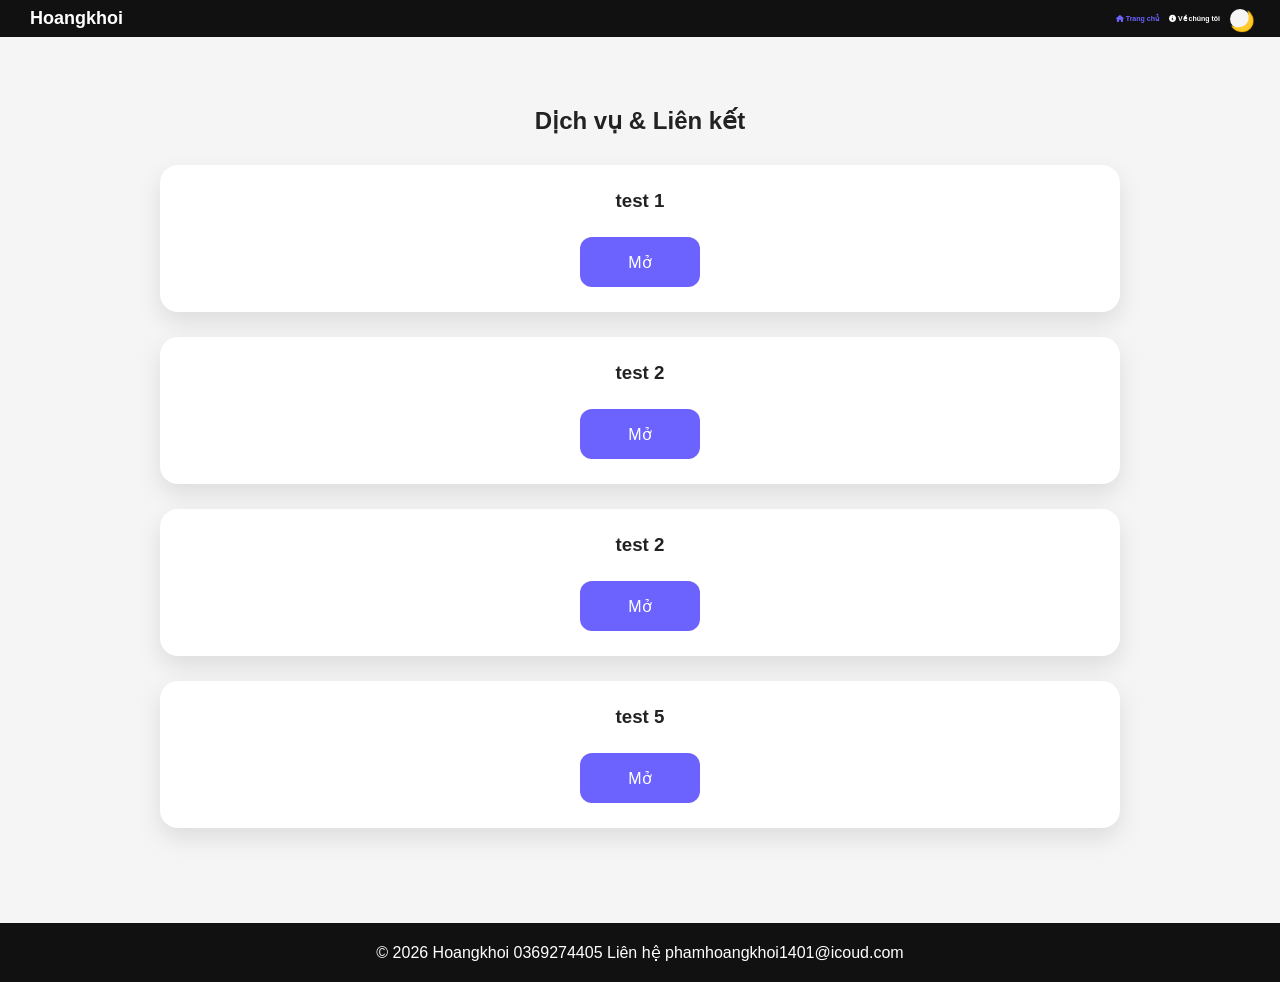
==== index.html @ afb0d111 "Add files via upload" ====
<!DOCTYPE html>
<html lang="vi">

<head>
    <meta charset="UTF-8">
    <meta name="viewport" content="width=device-width, initial-scale=1.0">
    <title>Hoangkhoi</title>

    <link rel="stylesheet" href="style.css?v=2">

    <link rel="stylesheet"
        href="https://cdnjs.cloudflare.com/ajax/libs/font-awesome/6.5.1/css/all.min.css">
</head>

<body>

<header>

    <h1 class="logo">Hoangkhoi</h1>

    <nav class="navbar">

        <a href="index.html" class="active">
            <i class="fa-solid fa-house"></i>
            Trang chủ
        </a>

        <a href="about.html">
            <i class="fa-solid fa-circle-info"></i>
            Về chúng tôi
        </a>

        <button id="theme-toggle">
            🌙
        </button>

    </nav>

</header>


<section class="services">

    <h2>Dịch vụ & Liên kết</h2>

    <div class="service-item">

        <h3>test 1</h3>

        <a href="https://example.com/service1" target="_blank">
            Mở
        </a>

    </div>

    <div class="service-item">

        <h3>test 2</h3>

        <a href="https://example.com/service2" target="_blank">
            Mở
        </a>

    </div>

    <div class="service-item">

        <h3>test 2</h3>

        <a href="https://example.com/service2" target="_blank">
            Mở
        </a>

    </div>
    
    <div class="service-item">

        <h3>test 5</h3>

        <a href="https://example.com/service3" target="_blank">
            Mở
        </a>

    </div>

</section>


<footer>

    © 2026 Hoangkhoi 0369274405
    Liên hệ phamhoangkhoi1401@icoud.com
    

</footer>


<script src="script.js?v=2"></script>

</body>

</html>
---- style.css ----
/* = / 
/ KhoinD VN / 
/ = */

*{ 
margin:0; 
padding:0; 
box-sizing:border-box; 
}

body{ 
font-family:Arial,Helvetica,sans-serif; 
background:#f5f5f5; 
color:#222; 
transition:0.3s; 
}

/* Header */

header{ 
background:#111; 
color:#fff;

display:flex;
justify-content:space-between;
align-items:center;

padding:8px 30px;

position:sticky;
top:0;
z-index:1000;
}

.logo{ 
font-size:18px; 
font-weight:bold; 
}

/* Thanh điều hướng */

.navbar{ 
display:flex; 
align-items:center; 
gap:10px; 
}

.navbar a{ 
color:white; 
text-decoration:none; 
font-size:7px; 
font-weight:bold; 
transition:.3s; 
}

.navbar a:hover{ 
color:#6C63FF; 
}

.navbar a.active{ 
color:#6C63FF; 
}

/* Nút Dark Mode */

#theme-toggle{

width:20px;
height:20px;

border:none;
border-radius:50%;

cursor:pointer;

background:#f5f5f5;
color:white;

font-size:20px;

transition:.3s;
}

#theme-toggle:hover{

transform:scale(1.1);
}

/* Nội dung */

.services{

max-width:1000px;

margin:50px auto;

padding:20px;
}

.services h2{

text-align:center;

margin-bottom:30px;
}

.service-item{ 
background:white; 
border-radius:18px; 
padding:25px; 
margin-bottom:25px; 
box-shadow:0 10px 25px rgba(0,0,0,.1); 
transition:.3s;

display:flex;
flex-direction:column;
align-items:center;
justify-content:center;
text-align:center;
}

.service-item:hover{

transform:translateY(-5px);
}

.service-item h3{

margin-bottom:10px;
}

.service-item p{

line-height:28px;
}

.service-item a{ 
display:inline-flex; 
align-items:center; 
justify-content:center;

width:120px;
height:50px;

margin-top:15px;

background:#6C63FF;
color:white;
text-decoration:none;

border-radius:12px;
}

.service-item a:hover{

opacity:.9;
}

/* Footer */

footer{

background:#111;

color:white;

text-align:center;

padding:20px;

margin-top:50px;
}

/* Dark Mode */

.dark-mode{

background:#121212;

color:white;
}

.dark-mode header{

background:#000;
}

.dark-mode footer{

background:#000;
}

.dark-mode .service-item{

background:#1f1f1f;

color:white;
}

.dark-mode .service-item a{

background:#6C63FF;
}

/* Điện thoại */

@media(max-width:768px){

header{

flex-direction:column;

gap:15px;
}

.navbar{

flex-wrap:wrap;

justify-content:center;
}

.logo{

font-size:22px;
}

}
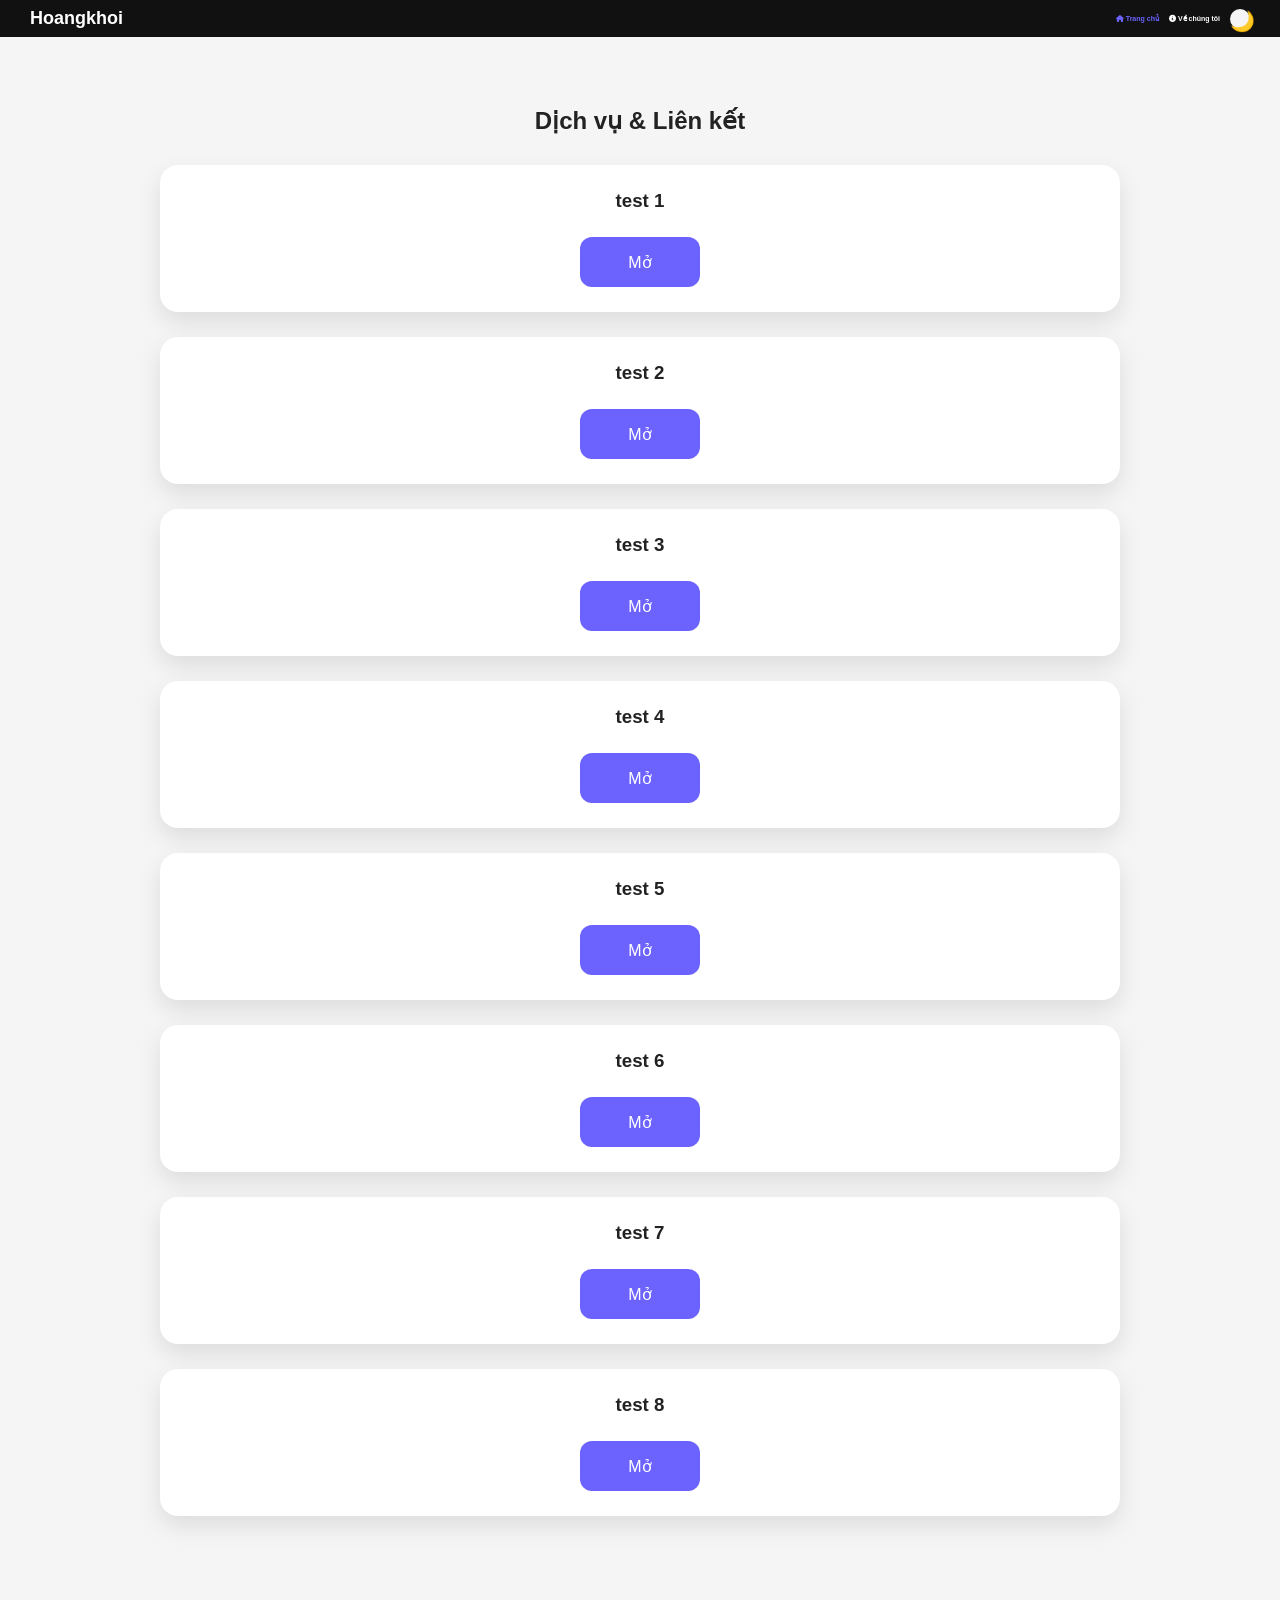
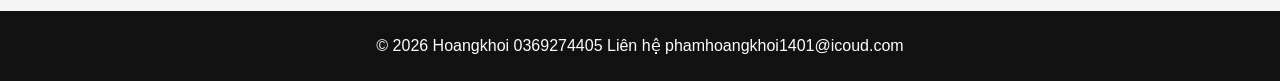
==== commit 5331dbbc: "Add files via upload" ====
--- a/index.html
+++ b/index.html
@@ -65,7 +65,7 @@
 
     <div class="service-item">
 
-        <h3>test 2</h3>
+        <h3>test 3</h3>
 
         <a href="https://example.com/service2" target="_blank">
             Mở
@@ -75,7 +75,46 @@
     
     <div class="service-item">
 
+        <h3>test 4</h3>
+
+        <a href="https://example.com/service3" target="_blank">
+            Mở
+        </a>
+
+    </div>
+        <div class="service-item">
+
         <h3>test 5</h3>
+
+        <a href="https://example.com/service1" target="_blank">
+            Mở
+        </a>
+
+    </div>
+
+    <div class="service-item">
+
+        <h3>test 6</h3>
+
+        <a href="https://example.com/service2" target="_blank">
+            Mở
+        </a>
+
+    </div>
+
+    <div class="service-item">
+
+        <h3>test 7</h3>
+
+        <a href="https://example.com/service2" target="_blank">
+            Mở
+        </a>
+
+    </div>
+    
+    <div class="service-item">
+
+        <h3>test 8</h3>
 
         <a href="https://example.com/service3" target="_blank">
             Mở
--- a/style.css
+++ b/style.css
@@ -150,10 +150,13 @@
 
 border-radius:12px;
 }
+.service-item a{
+    transition: transform .3s, opacity .3s;
+}
 
 .service-item a:hover{
-
-opacity:.9;
+    transform: scale(1.05);
+    opacity: .9;
 }
 
 /* Footer */
@@ -169,6 +172,8 @@
 padding:20px;
 
 margin-top:50px;
+
+line-height:30px;
 }
 
 /* Dark Mode */
@@ -225,4 +230,32 @@
 font-size:22px;
 }
 
-}+}
+.image-card{
+
+    margin-top:25px;
+
+    background:white;
+
+    border-radius:20px;
+
+    overflow:hidden;
+
+    box-shadow:0 10px 25px rgba(0,0,0,.1);
+
+}
+
+.image-card img{
+
+    width:100%;
+
+    height:420px;
+
+    object-fit:cover;
+
+    display:block;
+
+}
+.dark-mode .image-card{
+    background:#1f1f1f;
+}
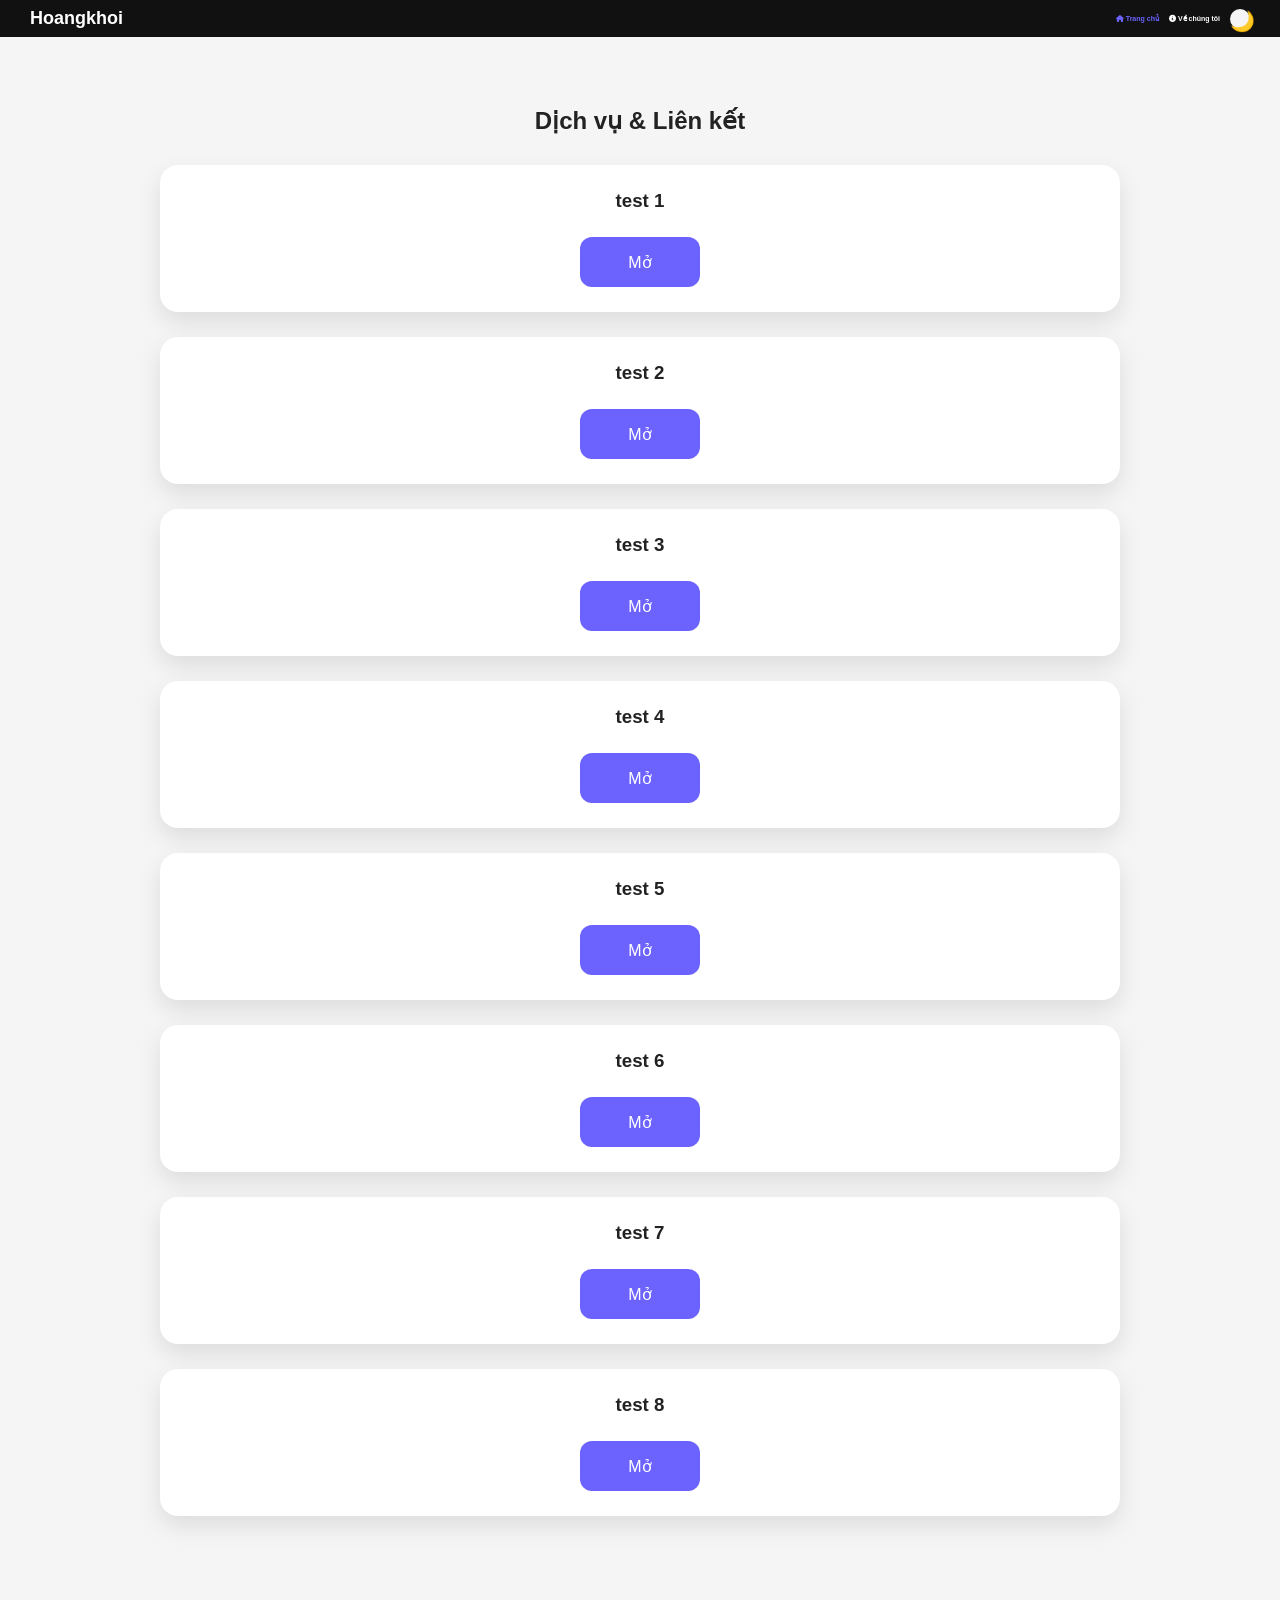
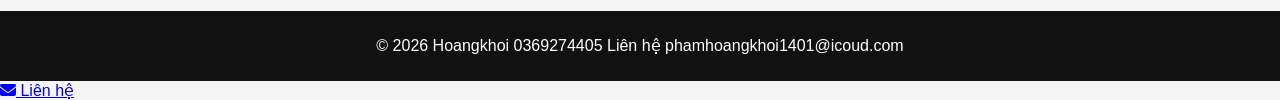
==== commit aafbc009: "Add files via upload" ====
--- a/index.html
+++ b/index.html
@@ -138,4 +138,8 @@
 
 </body>
 
-</html>+</html>
+<a href="contact.html">
+    <i class="fa-solid fa-envelope"></i>
+    Liên hệ
+</a>
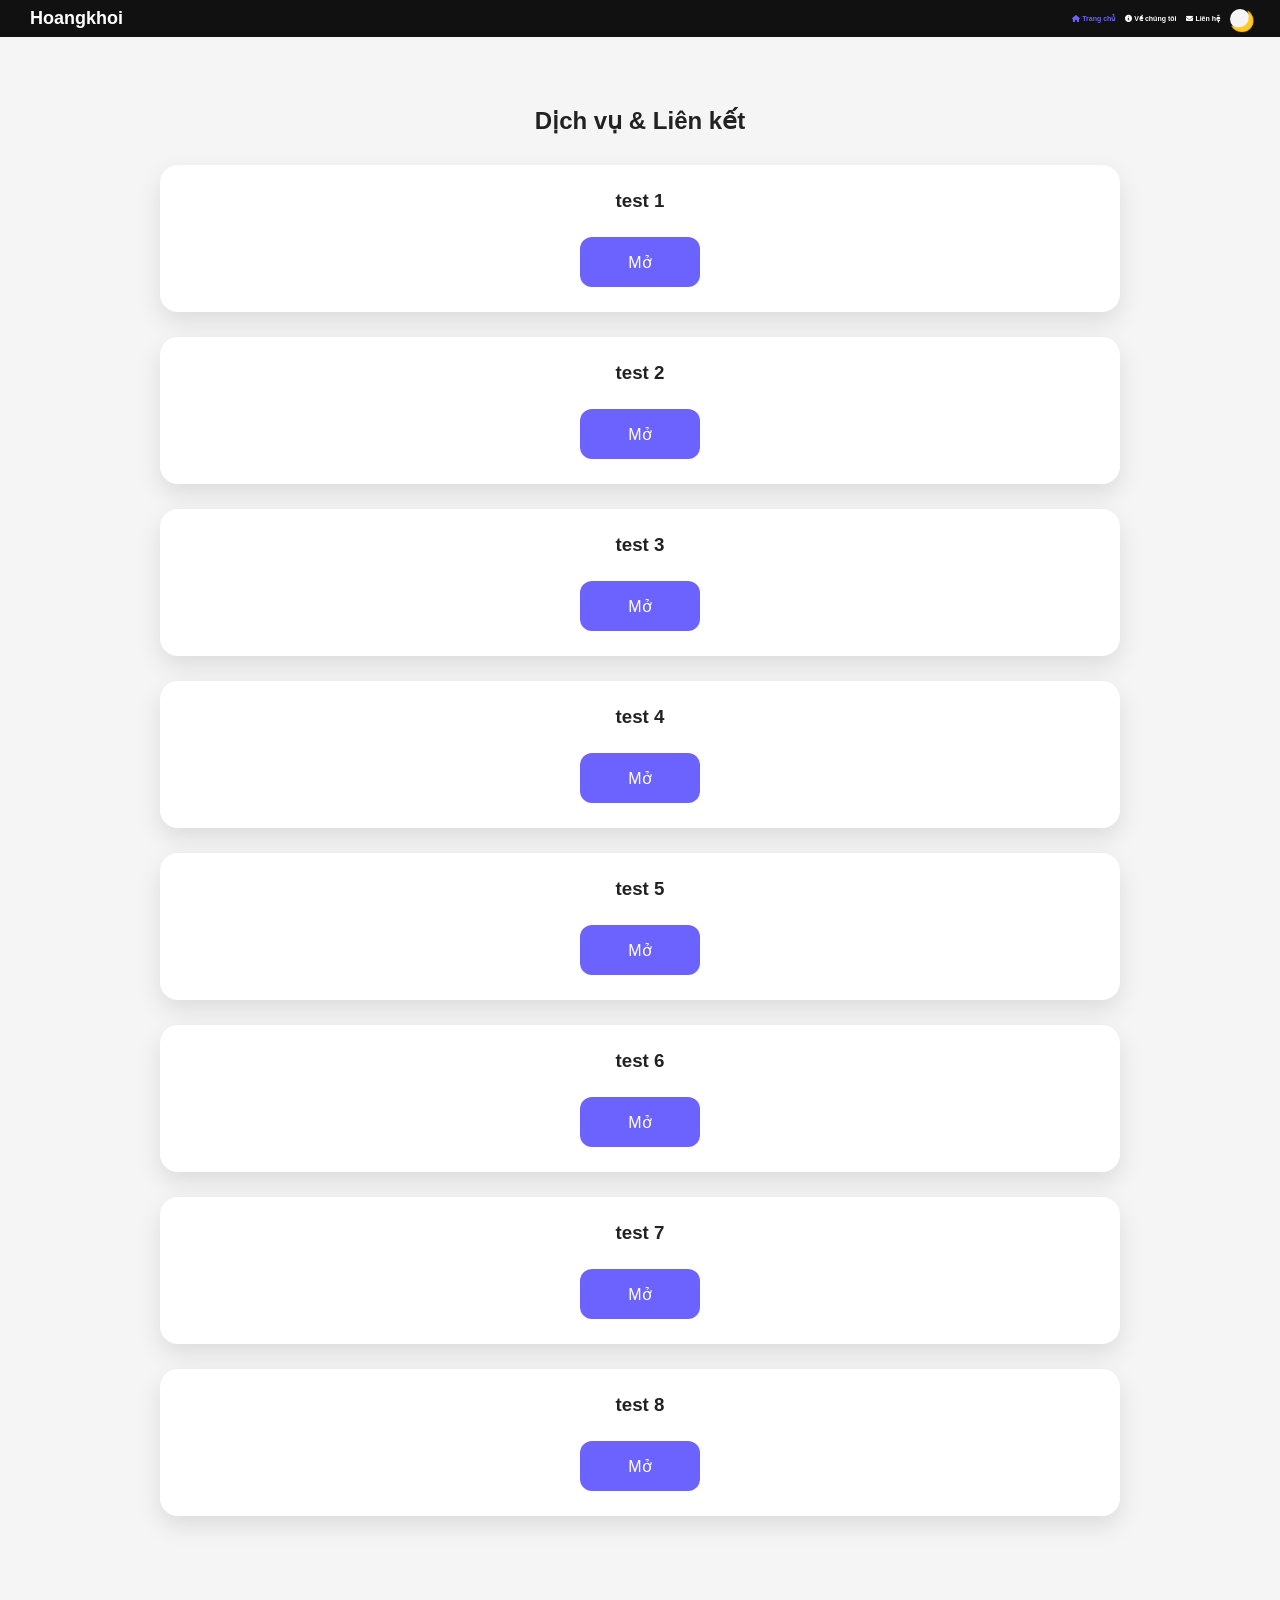
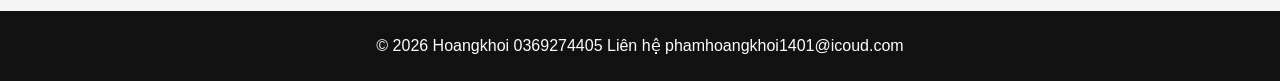
==== commit 12e18b82: "Add files via upload" ====
--- a/index.html
+++ b/index.html
@@ -29,6 +29,11 @@
             <i class="fa-solid fa-circle-info"></i>
             Về chúng tôi
         </a>
+        
+        <a href="contact.html">
+    <i class="fa-solid fa-envelope"></i>
+    Liên hệ
+</a>
 
         <button id="theme-toggle">
             🌙
@@ -138,8 +143,4 @@
 
 </body>
 
-</html>
-<a href="contact.html">
-    <i class="fa-solid fa-envelope"></i>
-    Liên hệ
-</a>+</html>
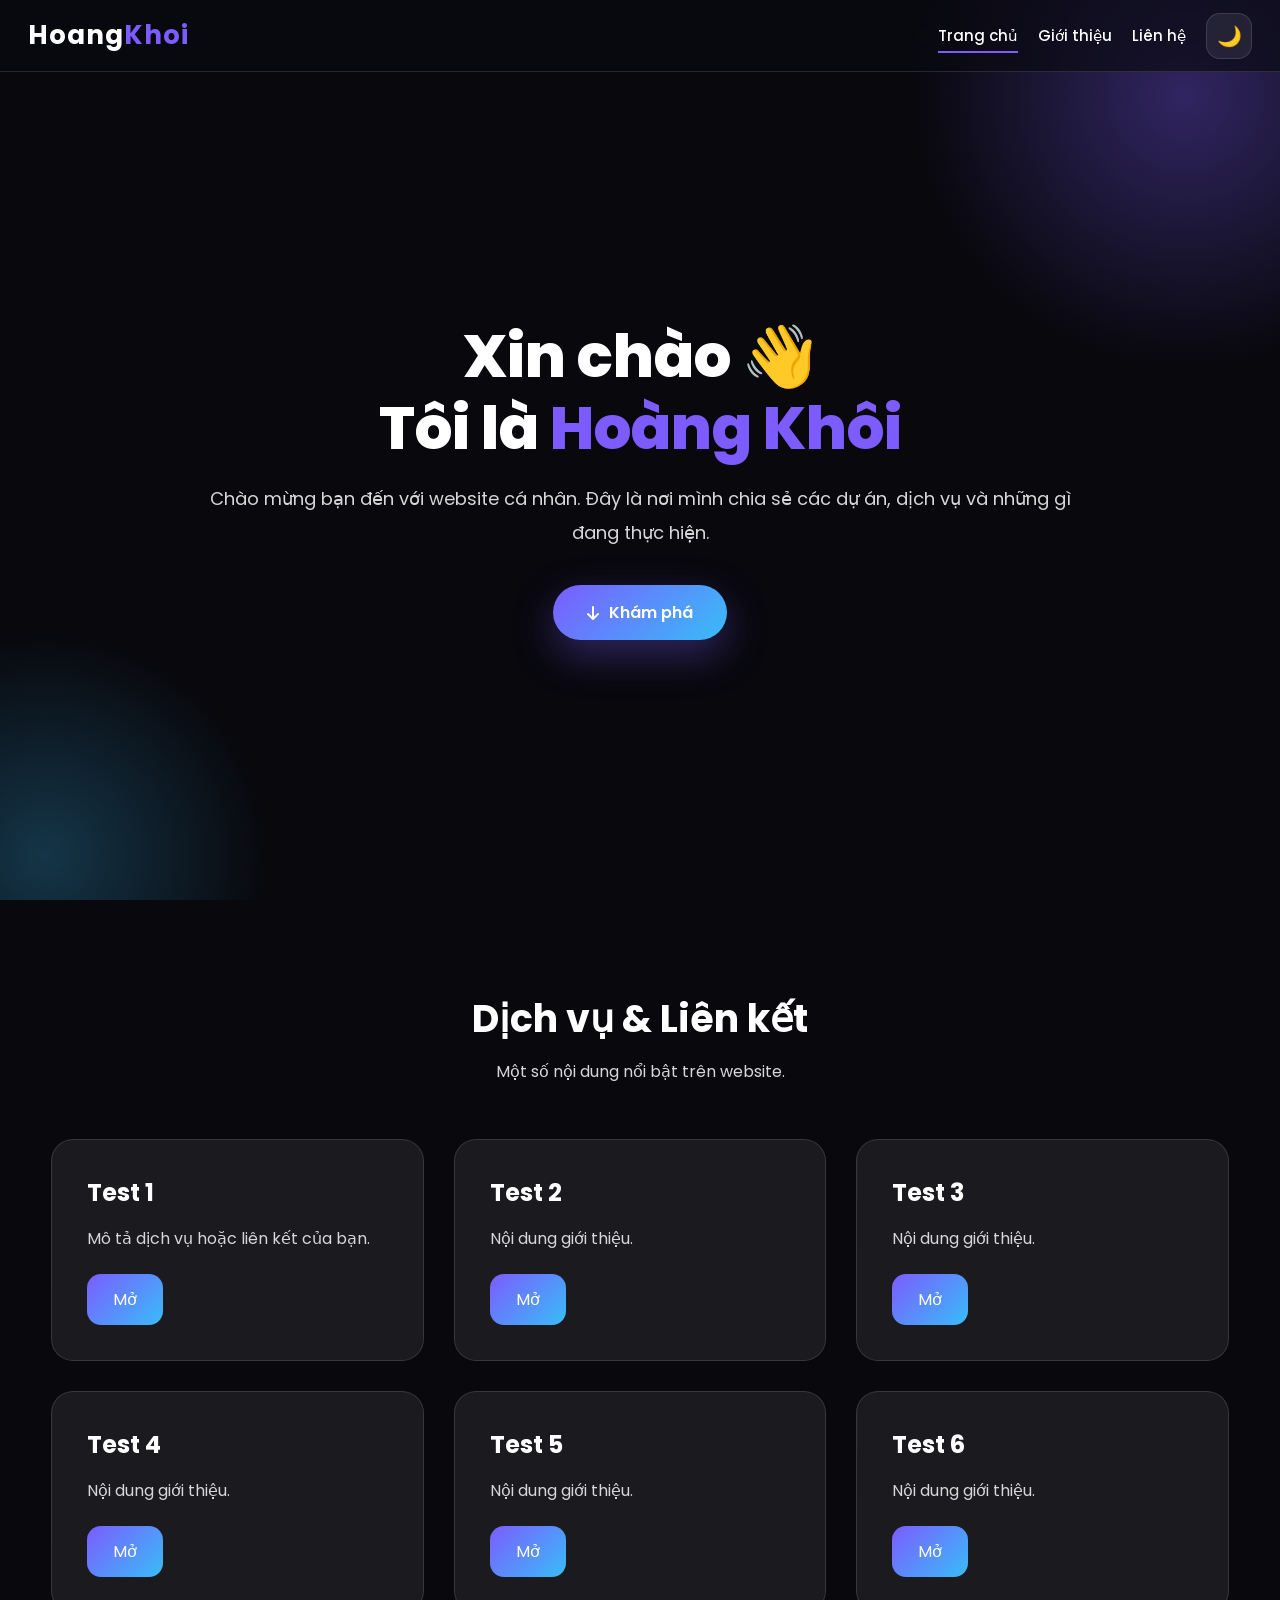
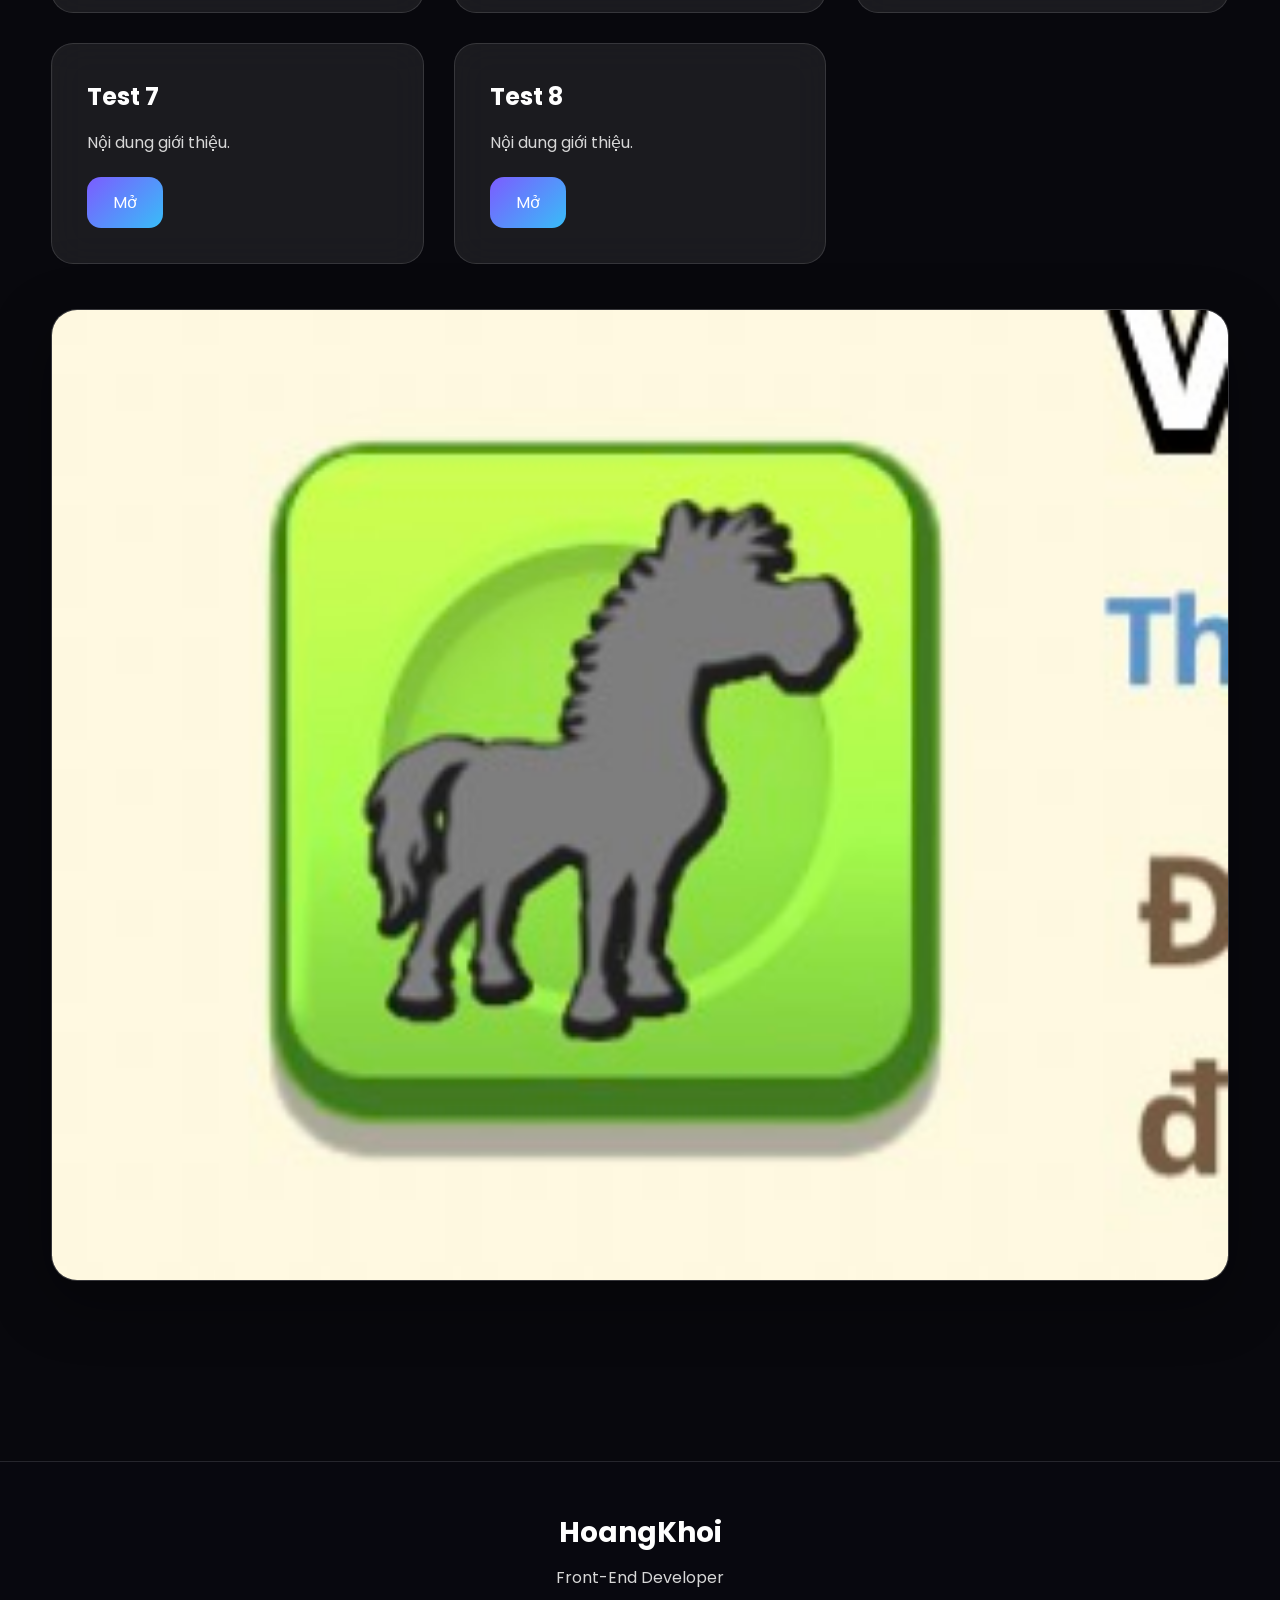
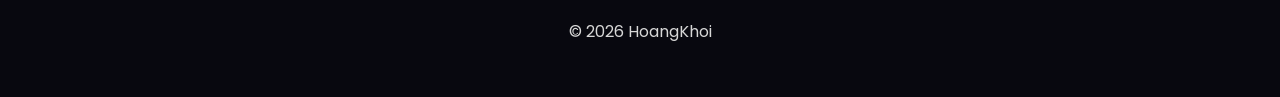
==== commit 2ef14064: "Add files via upload" ====
--- a/index.html
+++ b/index.html
@@ -2,41 +2,149 @@
 <html lang="vi">
 
 <head>
+
     <meta charset="UTF-8">
-    <meta name="viewport" content="width=device-width, initial-scale=1.0">
-    <title>Hoangkhoi</title>
-
-    <link rel="stylesheet" href="style.css?v=2">
-
+
+    <meta name="viewport"
+          content="width=device-width, initial-scale=1.0">
+
+    <meta name="description"
+          content="Website cá nhân của Hoàng Khôi">
+
+    <meta name="keywords"
+          content="Hoangkhoi, Portfolio, Website">
+
+    <meta name="author"
+          content="HoangKhoi">
+
+    <title>HoangKhoi | PHK Premium V3</title>
+
+    <!-- CSS -->
+    <link rel="stylesheet" href="style.css">
+
+    <!-- Font Awesome -->
     <link rel="stylesheet"
-        href="https://cdnjs.cloudflare.com/ajax/libs/font-awesome/6.5.1/css/all.min.css">
+          href="https://cdnjs.cloudflare.com/ajax/libs/font-awesome/6.7.2/css/all.min.css">
+
+    <!-- Favicon -->
+    <link rel="icon"
+          href="favicon.ico">
+
 </head>
 
 <body>
 
+<!-- =========================
+        LOADER
+========================== -->
+
+<div id="loader">
+
+    <div class="loader-circle"></div>
+
+</div>
+
+
+
+<!-- =========================
+        OVERLAY
+========================== -->
+
+<div class="overlay"></div>
+
+
+
+<!-- =========================
+        SIDEBAR
+========================== -->
+
+<aside class="sidebar">
+
+    <button class="sidebar-close">
+
+        <i class="fa-solid fa-xmark"></i>
+
+    </button>
+
+    <a href="index.html">
+
+        <i class="fa-solid fa-house"></i>
+
+        Trang chủ
+
+    </a>
+
+    <a href="about.html">
+
+        <i class="fa-solid fa-circle-info"></i>
+
+        Giới thiệu
+
+    </a>
+
+    <a href="contact.html">
+
+        <i class="fa-solid fa-envelope"></i>
+
+        Liên hệ
+
+    </a>
+
+    <a href="#services">
+
+        <i class="fa-solid fa-layer-group"></i>
+
+        Dịch vụ
+
+    </a>
+
+</aside>
+
+
+
+<!-- =========================
+        HEADER
+========================== -->
+
 <header>
 
-    <h1 class="logo">Hoangkhoi</h1>
+    <button class="menu-btn">
+
+        <i class="fa-solid fa-bars"></i>
+
+    </button>
+
+    <h1 class="logo">
+
+        Hoang<span>Khoi</span>
+
+    </h1>
 
     <nav class="navbar">
 
-        <a href="index.html" class="active">
-            <i class="fa-solid fa-house"></i>
+        <a class="active"
+           href="index.html">
+
             Trang chủ
+
         </a>
 
         <a href="about.html">
-            <i class="fa-solid fa-circle-info"></i>
-            Về chúng tôi
+
+            Giới thiệu
+
         </a>
-        
+
         <a href="contact.html">
-    <i class="fa-solid fa-envelope"></i>
-    Liên hệ
-</a>
+
+            Liên hệ
+
+        </a>
 
         <button id="theme-toggle">
+
             🌙
+
         </button>
 
     </nav>
@@ -44,102 +152,267 @@
 </header>
 
 
-<section class="services">
-
-    <h2>Dịch vụ & Liên kết</h2>
-
-    <div class="service-item">
-
-        <h3>test 1</h3>
-
-        <a href="https://example.com/service1" target="_blank">
-            Mở
+
+<!-- =========================
+        HERO
+========================== -->
+
+<section class="hero">
+
+    <div class="hero-content fade-in">
+
+        <h1>
+
+            Xin chào 👋
+
+            <br>
+
+            Tôi là
+
+            <span>
+
+                Hoàng Khôi
+
+            </span>
+
+        </h1>
+
+        <p>
+
+            Chào mừng bạn đến với website cá nhân.
+
+            Đây là nơi mình chia sẻ các dự án,
+
+            dịch vụ và những gì đang thực hiện.
+
+        </p>
+
+        <a href="#services"
+           class="btn ripple">
+
+            <i class="fa-solid fa-arrow-down"></i>
+
+            Khám phá
+
         </a>
 
     </div>
 
-    <div class="service-item">
-
-        <h3>test 2</h3>
-
-        <a href="https://example.com/service2" target="_blank">
-            Mở
-        </a>
+</section>
+
+
+
+<!-- =========================
+        SERVICES
+========================== -->
+
+<section id="services"
+         class="section">
+
+    <div class="container">
+
+        <div class="section-title reveal">
+
+            <h2>
+
+                Dịch vụ & Liên kết
+
+            </h2>
+
+            <p>
+
+                Một số nội dung nổi bật trên website.
+
+            </p>
+
+        </div>
+
+        <div class="services">
+                    <!-- Card 1 -->
+            <div class="service-item reveal">
+
+                <h3>Test 1</h3>
+
+                <p>
+                    Mô tả dịch vụ hoặc liên kết của bạn.
+                </p>
+
+                <a href="https://example.com" target="_blank">
+                    Mở
+                </a>
+
+            </div>
+
+            <!-- Card 2 -->
+            <div class="service-item reveal">
+
+                <h3>Test 2</h3>
+
+                <p>
+                    Nội dung giới thiệu.
+                </p>
+
+                <a href="https://example.com" target="_blank">
+                    Mở
+                </a>
+
+            </div>
+
+            <!-- Card 3 -->
+            <div class="service-item reveal">
+
+                <h3>Test 3</h3>
+
+                <p>
+                    Nội dung giới thiệu.
+                </p>
+
+                <a href="https://example.com" target="_blank">
+                    Mở
+                </a>
+
+            </div>
+
+            <!-- Card 4 -->
+            <div class="service-item reveal">
+
+                <h3>Test 4</h3>
+
+                <p>
+                    Nội dung giới thiệu.
+                </p>
+
+                <a href="https://example.com" target="_blank">
+                    Mở
+                </a>
+
+            </div>
+
+            <!-- Card 5 -->
+            <div class="service-item reveal">
+
+                <h3>Test 5</h3>
+
+                <p>
+                    Nội dung giới thiệu.
+                </p>
+
+                <a href="https://example.com" target="_blank">
+                    Mở
+                </a>
+
+            </div>
+
+            <!-- Card 6 -->
+            <div class="service-item reveal">
+
+                <h3>Test 6</h3>
+
+                <p>
+                    Nội dung giới thiệu.
+                </p>
+
+                <a href="https://example.com" target="_blank">
+                    Mở
+                </a>
+
+            </div>
+
+            <!-- Card 7 -->
+            <div class="service-item reveal">
+
+                <h3>Test 7</h3>
+
+                <p>
+                    Nội dung giới thiệu.
+                </p>
+
+                <a href="https://example.com" target="_blank">
+                    Mở
+                </a>
+
+            </div>
+
+            <!-- Card 8 -->
+            <div class="service-item reveal">
+
+                <h3>Test 8</h3>
+
+                <p>
+                    Nội dung giới thiệu.
+                </p>
+
+                <a href="https://example.com" target="_blank">
+                    Mở
+                </a>
+
+            </div>
+
+        </div>
+
+
+        <!-- IMAGE -->
+
+        <div class="image-card reveal">
+
+            <img src="images/121234.jpeg"
+                 alt="HoangKhoi">
+
+        </div>
 
     </div>
 
-    <div class="service-item">
-
-        <h3>test 3</h3>
-
-        <a href="https://example.com/service2" target="_blank">
-            Mở
-        </a>
-
-    </div>
-    
-    <div class="service-item">
-
-        <h3>test 4</h3>
-
-        <a href="https://example.com/service3" target="_blank">
-            Mở
-        </a>
-
-    </div>
-        <div class="service-item">
-
-        <h3>test 5</h3>
-
-        <a href="https://example.com/service1" target="_blank">
-            Mở
-        </a>
-
-    </div>
-
-    <div class="service-item">
-
-        <h3>test 6</h3>
-
-        <a href="https://example.com/service2" target="_blank">
-            Mở
-        </a>
-
-    </div>
-
-    <div class="service-item">
-
-        <h3>test 7</h3>
-
-        <a href="https://example.com/service2" target="_blank">
-            Mở
-        </a>
-
-    </div>
-    
-    <div class="service-item">
-
-        <h3>test 8</h3>
-
-        <a href="https://example.com/service3" target="_blank">
-            Mở
-        </a>
-
-    </div>
-
 </section>
 
 
+
+<!-- ==========================
+        FOOTER
+========================== -->
+
 <footer>
 
-    © 2026 Hoangkhoi 0369274405
-    Liên hệ phamhoangkhoi1401@icoud.com
-    
+    <h3>
+
+        HoangKhoi
+
+    </h3>
+
+    <p>
+
+        Front-End Developer
+
+    </p>
+
+    <br>
+
+    <p>
+
+        © 2026 HoangKhoi
+
+    </p>
 
 </footer>
 
 
-<script src="script.js?v=2"></script>
+
+<!-- ==========================
+        BACK TO TOP
+========================== -->
+
+<button class="back-top">
+
+    <i class="fa-solid fa-arrow-up"></i>
+
+</button>
+
+
+
+<!-- ==========================
+        SCRIPT
+========================== -->
+
+<script src="script.js"></script>
 
 </body>
 
--- a/style.css
+++ b/style.css
@@ -1,261 +1,1290 @@
-/* = / 
-/ KhoinD VN / 
-/ = */
-
-*{ 
-margin:0; 
-padding:0; 
-box-sizing:border-box; 
-}
-
-body{ 
-font-family:Arial,Helvetica,sans-serif; 
-background:#f5f5f5; 
-color:#222; 
-transition:0.3s; 
-}
-
-/* Header */
-
-header{ 
-background:#111; 
-color:#fff;
-
-display:flex;
-justify-content:space-between;
-align-items:center;
-
-padding:8px 30px;
-
-position:sticky;
-top:0;
-z-index:1000;
-}
-
-.logo{ 
-font-size:18px; 
-font-weight:bold; 
-}
-
-/* Thanh điều hướng */
-
-.navbar{ 
-display:flex; 
-align-items:center; 
-gap:10px; 
-}
-
-.navbar a{ 
-color:white; 
-text-decoration:none; 
-font-size:7px; 
-font-weight:bold; 
-transition:.3s; 
-}
-
-.navbar a:hover{ 
-color:#6C63FF; 
-}
-
-.navbar a.active{ 
-color:#6C63FF; 
-}
-
-/* Nút Dark Mode */
+/*==================================================
+    PHK PREMIUM V3
+    STYLE.CSS
+    Author : HoangKhoi
+==================================================*/
+
+/* ==========================
+        GOOGLE FONT
+========================== */
+
+@import url('https://fonts.googleapis.com/css2?family=Poppins:wght@300;400;500;600;700;800&display=swap');
+
+
+/* ==========================
+          RESET
+========================== */
+
+*{
+    margin:0;
+    padding:0;
+    box-sizing:border-box;
+}
+
+html{
+    scroll-behavior:smooth;
+}
+
+body{
+
+    font-family:"Poppins",sans-serif;
+
+    background:#08080d;
+
+    color:#ffffff;
+
+    overflow-x:hidden;
+
+    transition:.35s ease;
+}
+
+
+/* ==========================
+        CSS VARIABLES
+========================== */
+
+:root{
+
+    --primary:#7c5cff;
+
+    --secondary:#38bdf8;
+
+    --success:#00d084;
+
+    --danger:#ff4d6d;
+
+    --warning:#ffb703;
+
+    --white:#ffffff;
+
+    --black:#000000;
+
+    --text:#d7d7d7;
+
+    --glass:rgba(255,255,255,.08);
+
+    --border:rgba(255,255,255,.12);
+
+    --shadow:0 20px 60px rgba(0,0,0,.35);
+
+    --radius:22px;
+
+    --transition:.35s ease;
+
+}
+
+
+/* ==========================
+      LIGHT MODE
+========================== */
+
+body.light{
+
+    background:#f5f7fb;
+
+    color:#222;
+
+}
+
+body.light .glass{
+
+    background:rgba(255,255,255,.75);
+
+}
+
+body.light header{
+
+    background:rgba(255,255,255,.75);
+
+}
+body.light #theme-toggle{
+
+    color:#222;
+
+}
+body.light .service-item p{
+
+    color:#555;
+
+}
+
+body.light .section-title p{
+
+    color:#555;
+
+}
+
+body.light footer p{
+
+    color:#555;
+
+}
+body.light .sidebar-close{
+
+    color:#222;
+
+    background:#f1f1f1;
+
+}
+
+
+/* ==========================
+        SCROLLBAR
+========================== */
+
+::-webkit-scrollbar{
+
+    width:10px;
+
+}
+
+::-webkit-scrollbar-track{
+
+    background:#0e0e14;
+
+}
+
+::-webkit-scrollbar-thumb{
+
+    background:linear-gradient(
+        180deg,
+        var(--primary),
+        var(--secondary)
+    );
+
+    border-radius:20px;
+
+}
+
+::-webkit-scrollbar-thumb:hover{
+
+    background:#8d74ff;
+
+}
+
+
+/* ==========================
+        HEADER
+========================== */
+
+header{
+
+    position:fixed;
+
+    top:0;
+
+    left:0;
+
+    width:100%;
+
+    height:72px;
+
+    display:flex;
+
+    align-items:center;
+
+    justify-content:space-between;
+
+    padding:0 28px;
+
+    backdrop-filter:blur(18px);
+
+    background:rgba(10,10,18,.65);
+
+    border-bottom:1px solid var(--border);
+
+    z-index:9999;
+
+    transition:var(--transition);
+
+}
+
+header.scrolled{
+
+    height:64px;
+
+    box-shadow:var(--shadow);
+
+}
+
+
+/* ==========================
+          LOGO
+========================== */
+
+.logo{
+
+    font-size:26px;
+
+    font-weight:700;
+
+    letter-spacing:1px;
+
+    color:#fff;
+
+    user-select:none;
+
+}
+
+.logo span{
+
+    color:var(--primary);
+
+}
+
+
+/* ==========================
+      HAMBURGER BUTTON
+========================== */
+
+.menu-btn{
+
+    width:46px;
+    height:46px;
+
+    border:none;
+
+    border-radius:14px;
+
+    background:var(--glass);
+
+    border:1px solid var(--border);
+
+    color:#fff;
+
+    font-size:22px;
+
+    cursor:pointer;
+
+    display:none;
+
+    align-items:center;
+
+    justify-content:center;
+
+    transition:var(--transition);
+
+}
+
+.menu-btn:hover{
+
+    transform:scale(1.08);
+
+    background:rgba(255,255,255,.15);
+
+}
+/*==========================
+      THEME BUTTON
+==========================*/
 
 #theme-toggle{
 
-width:20px;
-height:20px;
-
-border:none;
-border-radius:50%;
-
-cursor:pointer;
-
-background:#f5f5f5;
-color:white;
-
-font-size:20px;
-
-transition:.3s;
+    width:46px;
+
+    height:46px;
+
+    border:none;
+
+    border-radius:14px;
+
+    background:var(--glass);
+
+    border:1px solid var(--border);
+
+    color:#fff;
+
+    font-size:20px;
+
+    cursor:pointer;
+
+    display:flex;
+
+    align-items:center;
+
+    justify-content:center;
+
+    transition:var(--transition);
+
 }
 
 #theme-toggle:hover{
 
-transform:scale(1.1);
-}
-
-/* Nội dung */
+    transform:scale(1.08);
+
+    background:rgba(255,255,255,.15);
+
+}
+
+
+/* ==========================
+         NAVBAR
+========================== */
+
+.navbar{
+
+    display:flex;
+
+    align-items:center;
+
+    gap:20px;
+
+}
+
+.navbar a{
+
+    color:#ffffff;
+
+    text-decoration:none;
+
+    font-size:15px;
+
+    font-weight:500;
+
+    transition:.3s;
+
+    position:relative;
+
+}
+
+.navbar a::after{
+
+    content:"";
+
+    position:absolute;
+
+    left:0;
+
+    bottom:-6px;
+
+    width:0;
+
+    height:2px;
+
+    background:var(--primary);
+
+    transition:.3s;
+
+}
+
+.navbar a:hover::after,
+
+.navbar a.active::after{
+
+    width:100%;
+
+}
+/*==================================================
+        HERO SECTION
+==================================================*/
+
+.hero{
+
+    min-height:100vh;
+
+    display:flex;
+
+    align-items:center;
+
+    justify-content:center;
+
+    text-align:center;
+
+    padding:140px 20px 80px;
+
+    position:relative;
+
+    overflow:hidden;
+
+}
+
+.hero::before{
+
+    content:"";
+
+    position:absolute;
+
+    width:550px;
+
+    height:550px;
+
+    background:radial-gradient(circle,
+    rgba(124,92,255,.35),
+    transparent 70%);
+
+    top:-180px;
+
+    right:-180px;
+
+    border-radius:50%;
+
+}
+
+.hero::after{
+
+    content:"";
+
+    position:absolute;
+
+    width:450px;
+
+    height:450px;
+
+    background:radial-gradient(circle,
+    rgba(56,189,248,.25),
+    transparent 70%);
+
+    bottom:-180px;
+
+    left:-180px;
+
+    border-radius:50%;
+
+}
+
+.hero-content{
+
+    max-width:900px;
+
+    position:relative;
+
+    z-index:2;
+
+}
+
+.hero h1{
+
+    font-size:60px;
+
+    font-weight:800;
+
+    margin-bottom:18px;
+
+    line-height:1.2;
+
+}
+
+.hero h1 span{
+
+    color:var(--primary);
+
+}
+
+.hero p{
+
+    color:var(--text);
+
+    font-size:18px;
+
+    line-height:1.9;
+
+    margin-bottom:35px;
+
+}
+
+
+
+/*==================================================
+            PREMIUM BUTTON
+==================================================*/
+
+.btn{
+
+    display:inline-flex;
+
+    align-items:center;
+
+    justify-content:center;
+
+    gap:10px;
+
+    padding:15px 34px;
+
+    border-radius:999px;
+
+    text-decoration:none;
+
+    color:#fff;
+
+    background:linear-gradient(
+    135deg,
+    var(--primary),
+    var(--secondary));
+
+    font-weight:600;
+
+    transition:.35s;
+
+    box-shadow:0 15px 40px rgba(124,92,255,.35);
+
+}
+
+.btn:hover{
+
+    transform:translateY(-5px);
+
+    box-shadow:0 25px 50px rgba(124,92,255,.45);
+
+}
+
+
+
+/*==================================================
+            MAIN CONTAINER
+==================================================*/
+
+.container{
+
+    width:min(1180px,92%);
+
+    margin:auto;
+
+}
+
+
+
+/*==================================================
+            SECTION TITLE
+==================================================*/
+
+.section{
+
+    padding:90px 0;
+
+}
+
+.section-title{
+
+    text-align:center;
+
+    margin-bottom:55px;
+
+}
+
+.section-title h2{
+
+    font-size:38px;
+
+    margin-bottom:12px;
+
+}
+
+.section-title p{
+
+    color:var(--text);
+
+}
+
+
+
+/*==================================================
+            SERVICES GRID
+==================================================*/
 
 .services{
 
-max-width:1000px;
-
-margin:50px auto;
-
-padding:20px;
-}
-
-.services h2{
-
-text-align:center;
-
-margin-bottom:30px;
-}
-
-.service-item{ 
-background:white; 
-border-radius:18px; 
-padding:25px; 
-margin-bottom:25px; 
-box-shadow:0 10px 25px rgba(0,0,0,.1); 
-transition:.3s;
-
-display:flex;
-flex-direction:column;
-align-items:center;
-justify-content:center;
-text-align:center;
+    display:grid;
+
+    grid-template-columns:
+    repeat(auto-fit,minmax(280px,1fr));
+
+    gap:30px;
+
+}
+
+
+
+/*==================================================
+            PREMIUM CARD
+==================================================*/
+
+.service-item{
+
+    background:var(--glass);
+
+    border:1px solid var(--border);
+
+    backdrop-filter:blur(18px);
+
+    border-radius:var(--radius);
+
+    padding:35px;
+
+    transition:.35s;
+
+    position:relative;
+
+    overflow:hidden;
+
+}
+
+.service-item::before{
+
+    content:"";
+
+    position:absolute;
+
+    inset:0;
+
+    background:linear-gradient(
+    135deg,
+    transparent,
+    rgba(255,255,255,.06),
+    transparent);
+
+    transform:translateX(-100%);
+
+    transition:.7s;
+
+}
+
+.service-item:hover::before{
+
+    transform:translateX(100%);
+
 }
 
 .service-item:hover{
 
-transform:translateY(-5px);
+    transform:translateY(-10px);
+
+    box-shadow:var(--shadow);
+
 }
 
 .service-item h3{
 
-margin-bottom:10px;
+    font-size:24px;
+
+    margin-bottom:15px;
+
 }
 
 .service-item p{
 
-line-height:28px;
-}
-
-.service-item a{ 
-display:inline-flex; 
-align-items:center; 
-justify-content:center;
-
-width:120px;
-height:50px;
-
-margin-top:15px;
-
-background:#6C63FF;
-color:white;
-text-decoration:none;
-
-border-radius:12px;
-}
+    color:var(--text);
+
+    line-height:1.8;
+
+    margin-bottom:20px;
+
+}
+
+
+
+/*==================================================
+            PREMIUM LINK
+==================================================*/
+
 .service-item a{
-    transition: transform .3s, opacity .3s;
+
+    display:inline-flex;
+
+    align-items:center;
+
+    justify-content:center;
+
+    padding:13px 26px;
+
+    border-radius:14px;
+
+    text-decoration:none;
+
+    color:#fff;
+
+    background:linear-gradient(
+    135deg,
+    var(--primary),
+    var(--secondary));
+
+    transition:.35s;
+
 }
 
 .service-item a:hover{
-    transform: scale(1.05);
-    opacity: .9;
-}
-
-/* Footer */
+
+    transform:scale(1.06);
+
+}
+
+
+
+/*==================================================
+            IMAGE CARD
+==================================================*/
+
+.image-card{
+
+    margin-top:45px;
+
+    border-radius:26px;
+
+    overflow:hidden;
+
+    background:var(--glass);
+
+    border:1px solid var(--border);
+
+    backdrop-filter:blur(18px);
+
+    box-shadow:var(--shadow);
+
+}
+
+.image-card img{
+
+    width:100%;
+
+    display:block;
+
+    object-fit:cover;
+
+    transition:.6s;
+
+}
+
+.image-card:hover img{
+
+    transform:scale(1.05);
+
+}
+
+
+
+/*==================================================
+                FOOTER
+==================================================*/
 
 footer{
 
-background:#111;
-
-color:white;
-
-text-align:center;
-
-padding:20px;
-
-margin-top:50px;
-
-line-height:30px;
-}
-
-/* Dark Mode */
-
-.dark-mode{
-
-background:#121212;
-
-color:white;
-}
-
-.dark-mode header{
-
-background:#000;
-}
-
-.dark-mode footer{
-
-background:#000;
-}
-
-.dark-mode .service-item{
-
-background:#1f1f1f;
-
-color:white;
-}
-
-.dark-mode .service-item a{
-
-background:#6C63FF;
-}
-
-/* Điện thoại */
+    margin-top:90px;
+
+    padding:50px 20px;
+
+    text-align:center;
+
+    border-top:1px solid var(--border);
+
+    background:rgba(10,10,18,.65);
+
+    backdrop-filter:blur(16px);
+
+}
+
+footer h3{
+
+    font-size:28px;
+
+    margin-bottom:10px;
+
+}
+
+footer p{
+
+    color:var(--text);
+
+    line-height:1.8;
+
+}
+
+
+
+/*==================================================
+            BACK TO TOP
+==================================================*/
+
+.back-top{
+
+    position:fixed;
+
+    right:25px;
+
+    bottom:25px;
+
+    width:52px;
+
+    height:52px;
+
+    border-radius:50%;
+
+    border:none;
+
+    cursor:pointer;
+
+    color:#fff;
+
+    background:linear-gradient(
+    135deg,
+    var(--primary),
+    var(--secondary));
+
+    box-shadow:0 15px 40px rgba(124,92,255,.4);
+
+    opacity:0;
+
+    visibility:hidden;
+
+    transition:.35s;
+
+}
+
+.back-top.show{
+
+    opacity:1;
+
+    visibility:visible;
+
+}
+/*==================================================
+        MOBILE MENU
+==================================================*/
+
+.sidebar{
+
+    position:fixed;
+
+    top:0;
+
+    left:-320px;
+
+    width:300px;
+
+    height:100vh;
+
+    background:rgba(12,12,20,.96);
+
+    backdrop-filter:blur(20px);
+
+    border-right:1px solid var(--border);
+
+    padding:90px 25px;
+
+    transition:.4s ease;
+
+    z-index:99999;
+
+}
+
+.sidebar.active{
+
+    left:0;
+
+}
+
+.sidebar a{
+
+    display:flex;
+
+    align-items:center;
+
+    gap:14px;
+
+    color:#fff;
+
+    text-decoration:none;
+
+    padding:16px 18px;
+
+    margin-bottom:12px;
+
+    border-radius:14px;
+
+    transition:.3s;
+
+    font-weight:500;
+
+}
+
+.sidebar a:hover{
+
+    background:rgba(255,255,255,.08);
+
+    transform:translateX(8px);
+
+}
+
+.sidebar-close{
+
+    position:absolute;
+
+    top:22px;
+
+    right:20px;
+
+    width:42px;
+
+    height:42px;
+
+    border:none;
+
+    border-radius:12px;
+
+    cursor:pointer;
+
+    color:#fff;
+
+    background:var(--glass);
+
+}
+
+
+/*==================================================
+            OVERLAY
+==================================================*/
+
+.overlay{
+
+    position:fixed;
+
+    inset:0;
+
+    background:rgba(0,0,0,.55);
+
+    opacity:0;
+
+    visibility:hidden;
+
+    transition:.3s;
+
+    z-index:9990;
+
+}
+
+.overlay.active{
+
+    opacity:1;
+
+    visibility:visible;
+
+}
+
+
+/*==================================================
+            LOADER
+==================================================*/
+
+#loader{
+
+    position:fixed;
+
+    inset:0;
+
+    display:flex;
+
+    justify-content:center;
+
+    align-items:center;
+
+    background:#08080d;
+
+    z-index:999999;
+
+    transition:.6s;
+
+}
+
+.loader-circle{
+
+    width:70px;
+
+    height:70px;
+
+    border:6px solid rgba(255,255,255,.12);
+
+    border-top-color:var(--primary);
+
+    border-radius:50%;
+
+    animation:spin .9s linear infinite;
+
+}
+
+@keyframes spin{
+
+    to{
+
+        transform:rotate(360deg);
+
+    }
+
+}
+
+
+/*==================================================
+            SCROLL REVEAL
+==================================================*/
+
+.reveal{
+
+    opacity:0;
+
+    transform:translateY(45px);
+
+    transition:1s;
+
+}
+
+.reveal.show{
+
+    opacity:1;
+
+    transform:none;
+
+}
+
+
+/*==================================================
+            ANIMATION
+==================================================*/
+
+.fade-in{
+
+    animation:fadeIn .8s ease forwards;
+
+}
+
+@keyframes fadeIn{
+
+    from{
+
+        opacity:0;
+
+        transform:translateY(25px);
+
+    }
+
+    to{
+
+        opacity:1;
+
+        transform:none;
+
+    }
+
+}
+
+.zoom{
+
+    animation:zoom .7s ease;
+
+}
+
+@keyframes zoom{
+
+    from{
+
+        transform:scale(.9);
+
+        opacity:0;
+
+    }
+
+    to{
+
+        transform:scale(1);
+
+        opacity:1;
+
+    }
+
+}
+
+
+/*==================================================
+            RIPPLE
+==================================================*/
+
+.ripple{
+
+    position:relative;
+
+    overflow:hidden;
+
+}
+
+.ripple span{
+
+    position:absolute;
+
+    border-radius:50%;
+
+    transform:scale(0);
+
+    animation:ripple .6s linear;
+
+    background:rgba(255,255,255,.35);
+
+}
+
+@keyframes ripple{
+
+    to{
+
+        transform:scale(4);
+
+        opacity:0;
+
+    }
+
+}
+
+
+/*==================================================
+            RESPONSIVE
+==================================================*/
+
+@media(max-width:1100px){
+
+.hero h1{
+
+font-size:48px;
+
+}
+
+.section-title h2{
+
+font-size:34px;
+
+}
+
+}
 
 @media(max-width:768px){
 
-header{
-
-flex-direction:column;
-
-gap:15px;
-}
-
-.navbar{
-
-flex-wrap:wrap;
-
-justify-content:center;
-}
+    header{
+        padding:0 18px;
+        height:65px;
+    }
+
+    .navbar{
+        display:none;
+    }
+
+    .menu-btn{
+        display:flex;
+    }
+
+    .hero{
+        padding-top:120px;
+    }
+
+    .hero h1{
+        font-size:36px;
+    }
+
+    .hero p{
+        font-size:16px;
+    }
+
+    .section{
+        padding:70px 0;
+    }
+
+    .services{
+        grid-template-columns:1fr;
+    }
+
+    .image-card img{
+        height:280px;
+    }
+
+    footer{
+        padding:35px 18px;
+    }
+
+}
+
+@media(max-width:480px){
 
 .logo{
 
 font-size:22px;
-}
-
-}
-.image-card{
-
-    margin-top:25px;
-
-    background:white;
-
-    border-radius:20px;
-
-    overflow:hidden;
-
-    box-shadow:0 10px 25px rgba(0,0,0,.1);
-
-}
-
-.image-card img{
-
-    width:100%;
-
-    height:420px;
-
-    object-fit:cover;
-
-    display:block;
-
-}
-.dark-mode .image-card{
-    background:#1f1f1f;
-}
+
+}
+
+.hero h1{
+
+font-size:30px;
+
+}
+
+.hero p{
+
+font-size:15px;
+
+line-height:1.8;
+
+}
+
+.btn{
+
+width:100%;
+
+}
+
+.service-item{
+
+padding:25px;
+
+}
+
+.back-top{
+
+right:15px;
+
+bottom:15px;
+
+}
+
+}
+
+/*==================================================
+            DARK MODE
+==================================================*/
+
+
+body.light header{
+
+background:rgba(255,255,255,.82);
+
+}
+
+body.light .sidebar{
+
+background:#ffffff;
+
+}
+
+body.light .sidebar a{
+
+color:#222;
+
+}
+
+body.light .service-item{
+
+background:#ffffff;
+
+color:#222;
+
+border:1px solid rgba(0,0,0,.08);
+
+}
+
+body.light footer{
+
+background:#ffffff;
+
+color:#222;
+
+}
+
+body.light .image-card{
+
+background:#ffffff;
+
+}
+
+
+/*==================================================
+        END OF FILE
+==================================================*/
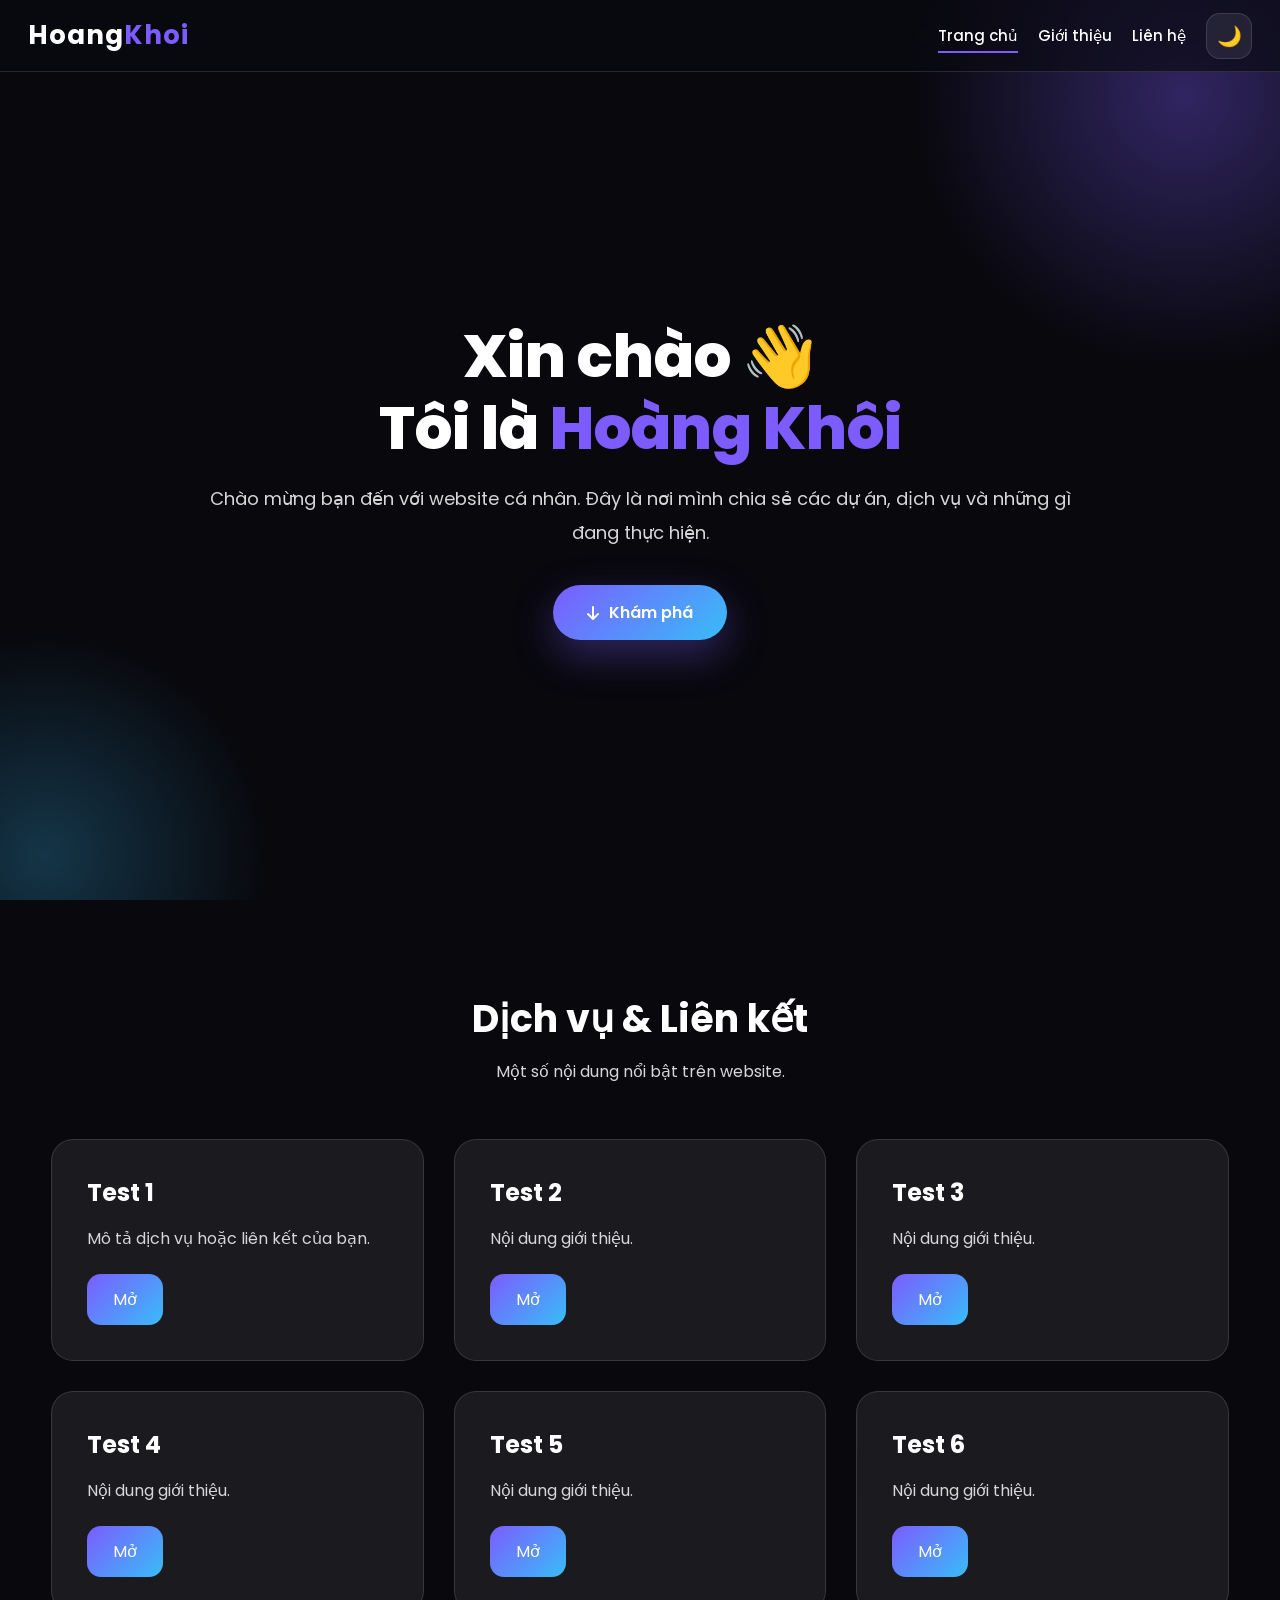
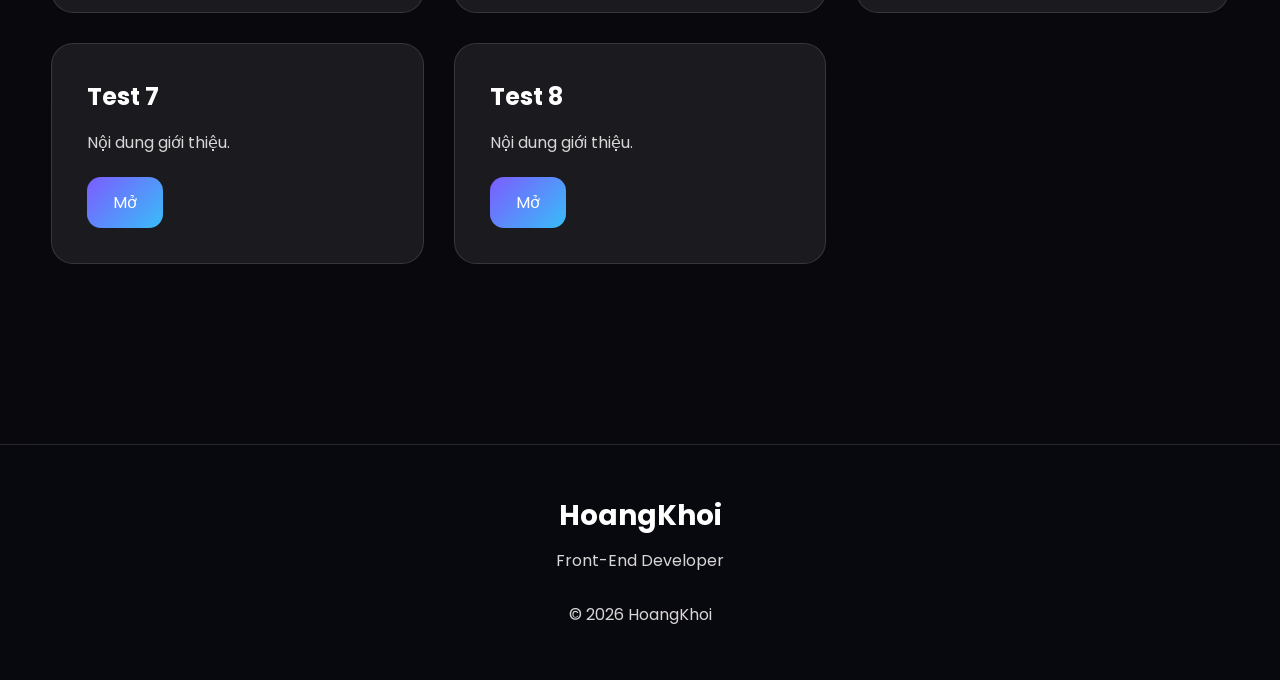
==== commit a20cf503: "Add files via upload" ====
--- a/index.html
+++ b/index.html
@@ -353,13 +353,6 @@
 
         <!-- IMAGE -->
 
-        <div class="image-card reveal">
-
-            <img src="images/121234.jpeg"
-                 alt="HoangKhoi">
-
-        </div>
-
     </div>
 
 </section>
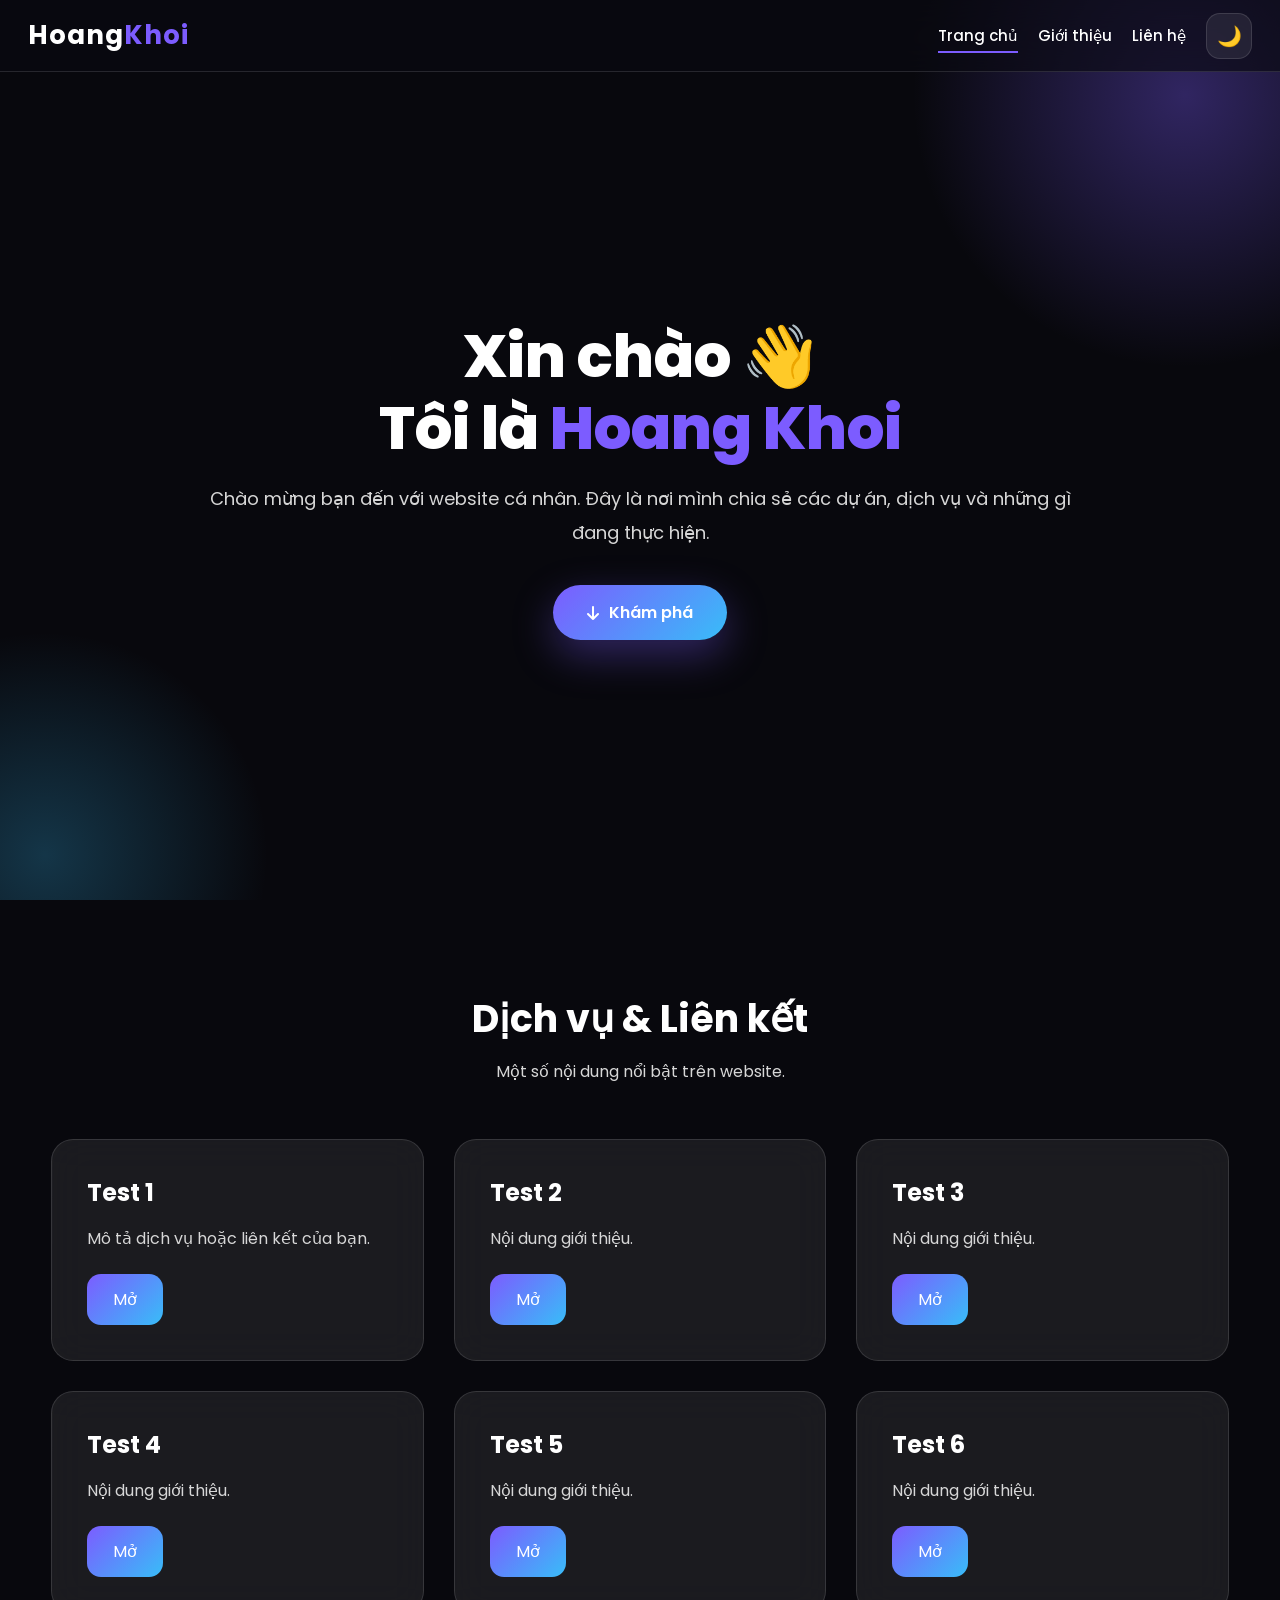
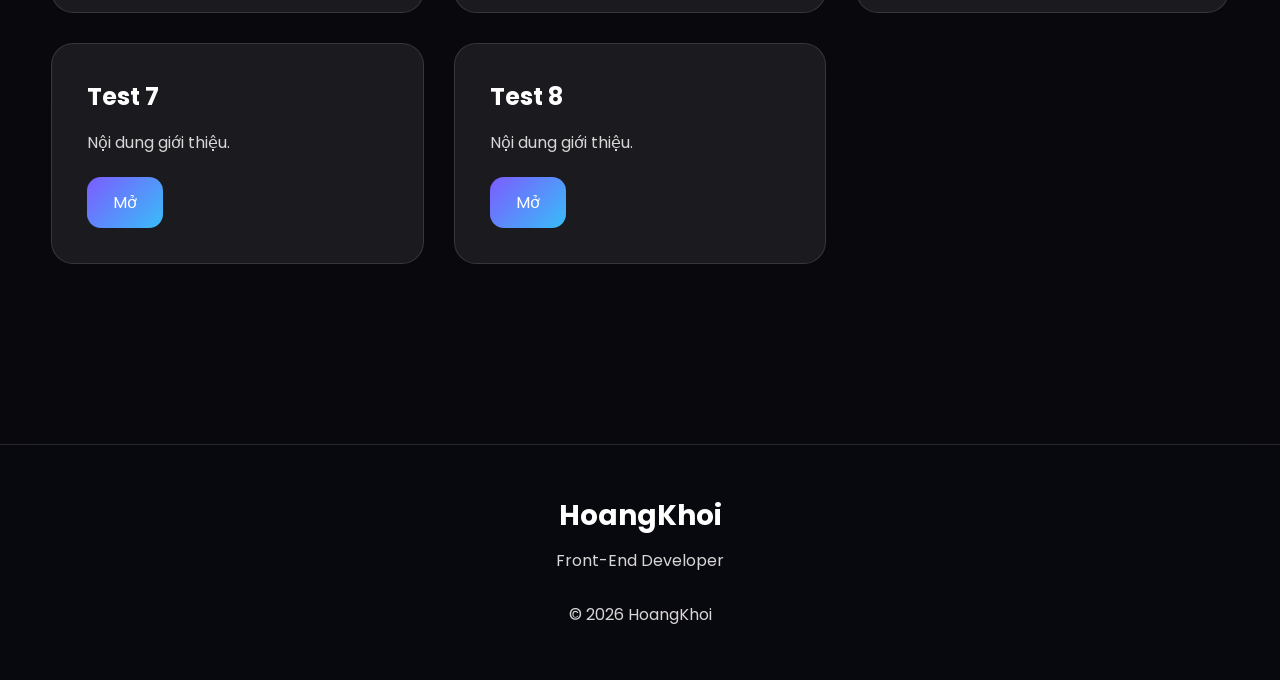
==== commit 8241dd39: "Add files via upload" ====
--- a/index.html
+++ b/index.html
@@ -171,7 +171,7 @@
 
             <span>
 
-                Hoàng Khôi
+                Hoang Khoi
 
             </span>
 
